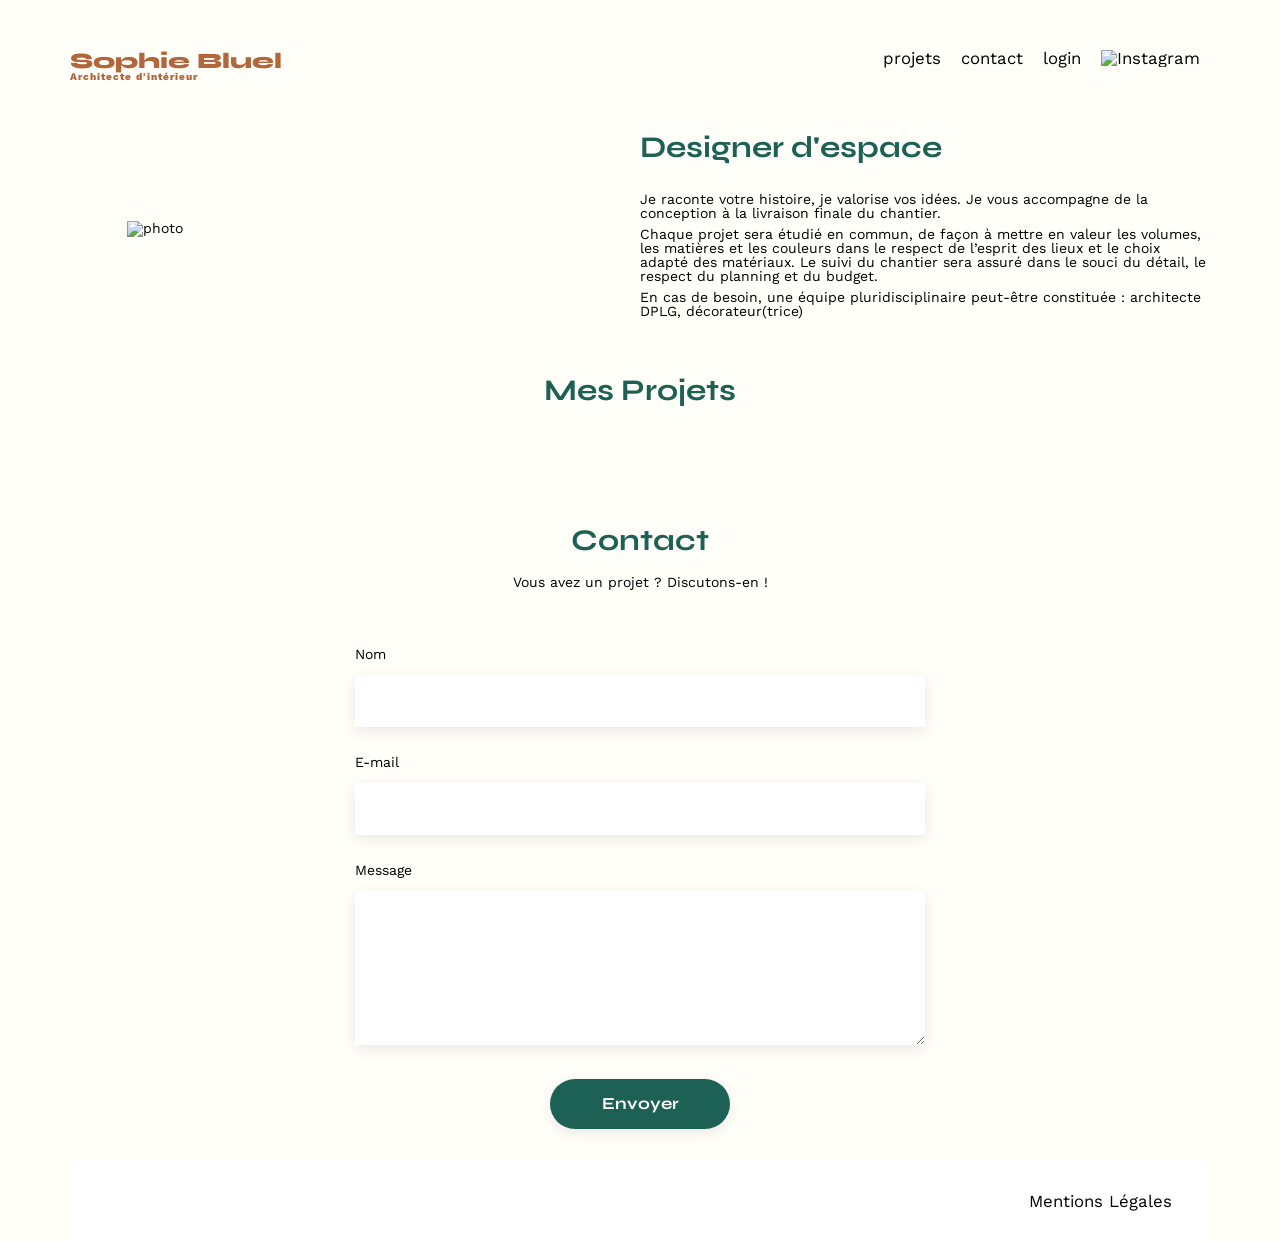
==== FrontEnd/index.html @ a46c56a0 "Page d'accueil après connexion : récupération du token et styles" ====
<!DOCTYPE html>
<html lang="fr">
<head>
	<meta charset="UTF-8">
	<title>Sophie Bluel - Architecte d'intérieur</title>
	<meta name="viewport" content="width=device-width, initial-scale=1.0">
	<link rel="preconnect" href="https://fonts.googleapis.com">
	<link rel="preconnect" href="https://fonts.gstatic.com" crossorigin>
	<link href="https://fonts.googleapis.com/css2?family=Syne:wght@700;800&family=Work+Sans&display=swap" rel="stylesheet">
	<link rel="stylesheet" href="https://cdnjs.cloudflare.com/ajax/libs/font-awesome/6.2.1/css/all.min.css"
	integrity="sha512-MV7K8+y+gLIBoVD59lQIYicR65iaqukzvf/nwasF0nqhPay5w/9lJmVM2hMDcnK1OnMGCdVK+iQrJ7lzPJQd1w=="
	crossorigin="anonymous" referrerpolicy="no-referrer" />
	<meta name="description" content="">
	<link rel="stylesheet" href="./assets/style.css">
</head>
<body>
<header id="mode-edition">
	<i class="fa-regular fa-pen-to-square" aria-hidden="true"></i>
	<p>Mode édition</p>
</header>
<header>
	<h1>Sophie Bluel <span>Architecte d'intérieur</span></h1>
	<nav>
		<ul>
			<li>projets</li>
			<li>contact</li>
			<li id="nav-login"><a href="login.html">login</a></li>
			<li><img src="./assets/icons/instagram.png" alt="Instagram"></li>
		</ul>
	</nav>
</header>
<main>
	<section id="introduction">
		<figure>
			<img src="./assets/images/sophie-bluel.png" alt="photo">
		</figure>
		<article>
			<h2>Designer d'espace</h2>
			<p>Je raconte votre histoire, je valorise vos idées. Je vous accompagne de la conception à la livraison finale du chantier.</p>
			<p>Chaque projet sera étudié en commun, de façon à mettre en valeur les volumes, les matières et les couleurs dans le respect de l’esprit des lieux et le choix adapté des matériaux. Le suivi du chantier sera assuré dans le souci du détail, le respect du planning et du budget.</p>
			<p>En cas de besoin, une équipe pluridisciplinaire peut-être constituée : architecte DPLG, décorateur(trice)</p>
		</article>
	</section>
	<section id="portfolio">
		<h2>Mes Projets 
			<span id="modifier">
			<i class="fa-regular fa-pen-to-square" aria-hidden="true"></i>
			<p>modifier</p></span>
		</h2>
			
		<div class = "filter">
		</div>
		<div class="gallery">
		</div>
	</section>
	<section id="contact">
		<h2>Contact</h2>
		<p>Vous avez un projet ? Discutons-en !</p>
		<form action="#" method="post">
			<label for="name">Nom</label>
			<input type="text" name="name" id="name">
			<label for="email">E-mail</label>
			<input type="email" name="email" id="email">
			<label for="message">Message</label>
			<textarea name="message" id="message" cols="30" rows="10"></textarea>
			<input type="submit" value="Envoyer">
		</form>
	</section>
</main>

<footer>
	<nav>
		<ul>
			<li>Mentions Légales</li>
		</ul>
	</nav>
</footer>
<script src="./assets/script.js"></script>
</body>
</html>
---- FrontEnd/assets/style.css ----
/* http://meyerweb.com/eric/tools/css/reset/
   v2.0 | 20110126
   License: none (public domain)
*/

html, body, div, span, applet, object, iframe,
h1, h2, h3, h4, h5, h6, p, blockquote, pre,
a, abbr, acronym, address, big, cite, code,
del, dfn, em, img, ins, kbd, q, s, samp,
small, strike, strong, sub, sup, tt, var,
b, u, i, center,
dl, dt, dd, ol, ul, li,
fieldset, form, label, legend,
table, caption, tbody, tfoot, thead, tr, th, td,
article, aside, canvas, details, embed,
figure, figcaption, footer, header, hgroup,
menu, nav, output, ruby, section, summary,
time, mark, audio, video {
	margin: 0;
	padding: 0;
	border: 0;
	font-size: 100%;
	font: inherit;
	vertical-align: baseline;
}

a {
	text-decoration: none;
	color: inherit;
}

/* HTML5 display-role reset for older browsers */
article, aside, details, figcaption, figure,
footer, header, hgroup, menu, nav, section {
	display: block;
}

body {
	line-height: 1;
}

ol, ul {
	list-style: none;
}
blockquote, q {
	quotes: none;
}
blockquote:before, blockquote:after,
q:before, q:after {
	content: '';
	content: none;
}
table {
	border-collapse: collapse;
	border-spacing: 0;
}
/** end reset css**/
body {
	max-width: 1140px;
	margin:auto;
	font-family: 'Work Sans' ;
	font-size: 14px;	
	background-color: #FFFEF8;
}

header {
	display: flex;
	justify-content: space-between;
	margin: 50px 0
}

#mode-edition {
	display: none;
	margin: 0;
	justify-content: center;
	align-items: center;
	background-color: black;
	color: #FFFFFF;
	font-size: 16px;
	gap: 10px;
	padding: 20px;
}

section {
	margin: 50px 0;
}

h1{
	display: flex;
	flex-direction: column;
	font-family: 'Syne';
	font-size: 22px;
	font-weight: 800;
	color: #B1663C
}

h1 > span {
	font-family: 'Work Sans';
	font-size:10px;
	letter-spacing: 0.1em;
}

h2{
	font-family: 'Syne';
	font-weight: 700;
	font-size: 30px;
	color: #1D6154
}

nav ul {
	display: flex;
	align-items: center;
	list-style-type: none;

}
nav li {
	padding: 0 10px;
	font-size: 1.2em;
}

li:hover {
	color: #B1663C;
}

#introduction {
	display: flex;
	align-items: center;
}
#introduction figure {
	flex: 1
}
#introduction img {
	display: block;
	margin: auto;
	width: 80%;
}

#introduction article {
	flex: 1
}
#introduction h2 {
	margin-bottom: 1em;
}

#introduction p {
	margin-bottom: 0.5em;
}
#portfolio h2 {
	text-align: center;
	margin-bottom: 1em;
}

#modifier {
	display: none;
	font-family: Work Sans;
	font-weight: 400;
	font-size: 14px;
	color: black;
	margin-left: 20px;
	gap: 10px;
}

.gallery {
	width: 100%;
	display: grid;
	grid-template-columns: 1fr 1fr 1fr;
	grid-column-gap: 20px;
	grid-row-gap: 20px;
}

.gallery img {
	width: 100%;

}

.filter {
	display: flex;
	justify-content: center;
	align-items: center;
	width: 100%;
	margin-bottom: 40px;
}

.btn {
	border: solid 1px #1D6154;
	background-color: #FFFEF8;
	color: #1D6154;
	font-family: Syne;
	font-weight: 700;
	font-size: 16px;
	border-radius: 60px;
	padding : 8px 12px;
	margin : 8px;
}

.filter button:focus {
	background-color: #1D6154;
	color: #FFFFFF;
}

#contact {
	width: 50%;
	margin: auto;
}
#contact > * {
	text-align: center;

}
#contact h2{
	margin-bottom: 20px;
}
#contact form {
	text-align: left;
	margin-top:30px;
	display: flex;
	flex-direction: column;
}

#contact input {
	height: 50px;
	font-size: 1.2em;
	border: none;
	box-shadow: 0px 4px 14px rgba(0, 0, 0, 0.09);
}
#contact label {
	margin: 2em 0 1em 0;
}
#contact textarea {
	border: none;
	box-shadow: 0px 4px 14px rgba(0, 0, 0, 0.09);
}

input[type="submit"]{
	font-family: 'Syne';
	font-weight: 700;
	color: white;
	background-color: #1D6154;
	margin : 2em auto ;
	width: 180px;
	text-align: center;
	border-radius: 60px ;
}

footer {
	background-color: #FFFFFF;
	padding: 3px 0px;
}

footer nav ul {
	display: flex;
	justify-content: flex-end;
	margin: 2em;
}
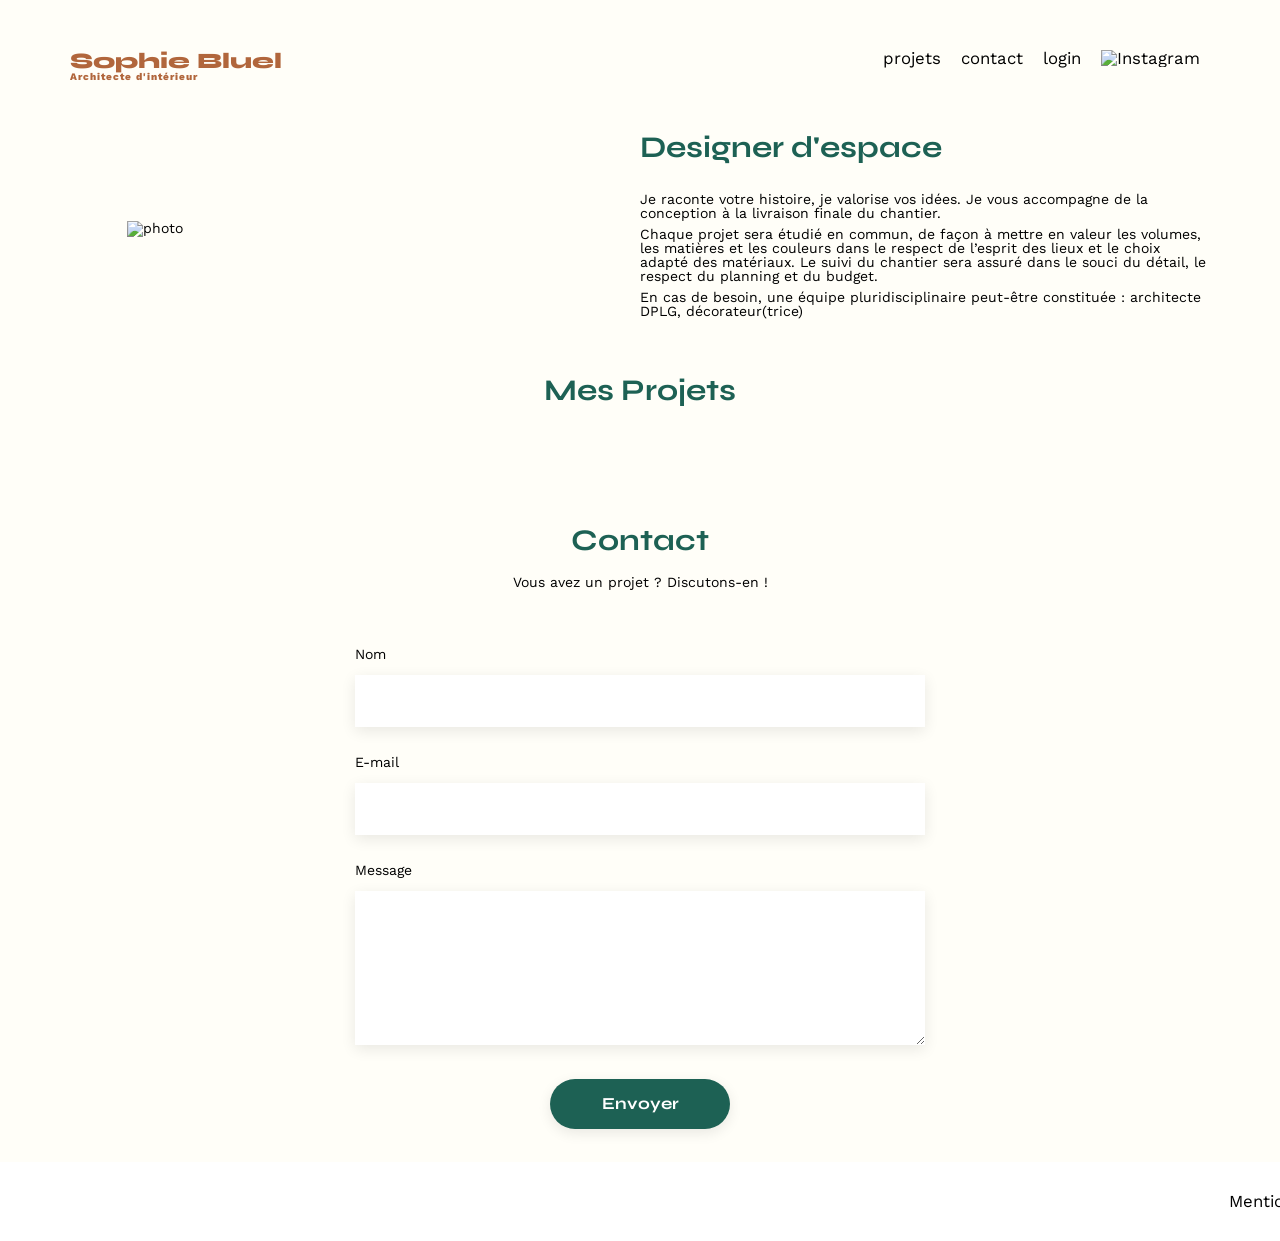
==== commit 4a6e93ca: "Correction CSS et amélioration modale" ====
--- a/FrontEnd/index.html
+++ b/FrontEnd/index.html
@@ -12,19 +12,20 @@
 	crossorigin="anonymous" referrerpolicy="no-referrer" />
 	<meta name="description" content="">
 	<link rel="stylesheet" href="./assets/style.css">
+	<link rel="stylesheet" href="./assets/modale-style.css">
 </head>
 <body>
-<header id="mode-edition">
+<div id="mode-edition">
 	<i class="fa-regular fa-pen-to-square" aria-hidden="true"></i>
 	<p>Mode édition</p>
-</header>
+</div>
 <header>
 	<h1>Sophie Bluel <span>Architecte d'intérieur</span></h1>
 	<nav>
 		<ul>
 			<li>projets</li>
 			<li>contact</li>
-			<li id="nav-login"><a href="login.html">login</a></li>
+			<li ><a id="nav-login" href="login.html">login</a></li>
 			<li><img src="./assets/icons/instagram.png" alt="Instagram"></li>
 		</ul>
 	</nav>
@@ -45,9 +46,9 @@
 		<h2>Mes Projets 
 			<span id="modifier">
 			<i class="fa-regular fa-pen-to-square" aria-hidden="true"></i>
-			<p>modifier</p></span>
-		</h2>
-			
+			<a href="#modal-gallery" class="js-modal">modifier</a>
+			</span>
+		</h2>			
 		<div class = "filter">
 		</div>
 		<div class="gallery">
@@ -63,9 +64,46 @@
 			<input type="email" name="email" id="email">
 			<label for="message">Message</label>
 			<textarea name="message" id="message" cols="30" rows="10"></textarea>
-			<input type="submit" value="Envoyer">
+			<input type="submit" id="btn-envoyer" value="Envoyer">
 		</form>
 	</section>
+
+	<aside id="modal-gallery" class="modal" aria-hidden="true" role="dialog" aria-labelledby="title-modal-gallery" style="display: none;">
+		<div class="modal-wrapper js-modal-stop">
+			<section class="header-modal">
+				<i class="fa-solid fa-arrow-left" id="js-arrow-left" aria-hidden="true" style="color: white;"></i>
+				<i class="fa-solid fa-xmark js-xmark" aria-hidden="true"></i>
+			</section>
+			<section id="gallery-photo">
+				<h2 id="title-modal-gallery">Galerie photo</h2>
+				<div id = "gallery-modal">
+				</div>	
+				<div class="straight-line"></div>			
+				<button id="add-a-photo" class="btn-modal">Ajouter une photo</button>
+			</section>
+			<section id="add-photo" style="display: none;">
+				<h2 id="title-modal-add-photo">Ajout photo</h2>				
+				<form id="form-add-photo">
+					<div class="grey-box" >
+						<div id="preview">
+							<i class="fa-regular fa-image" aria-hidden="true"></i>
+							<input type="file" id="plus-add-photo" name="plus-add-photo" accept=".jpg, .jpeg, .png">
+							<label for="plus-add-photo" id="btn-add-photo" class="btn-modal">+ Ajouter photo</label>					
+							<p>jpg, png : 4mo max</p>
+						</div>
+					</div>
+					<label for="title">Titre</label>
+					<input type="text" name="title" id="title">
+					<label for="category">Catégorie</label>
+					<select name="category" id="category">
+					</select>
+					<div class="straight-line"></div>
+					<input type="submit" class= "btn-modal" id="btn-valider" value="Valider">
+					<p id="error-message" style="display: none;">Veuillez remplir tous les champs</p>
+				</form>				
+			</section>
+		</div>
+	</aside>
 </main>
 
 <footer>
@@ -76,5 +114,6 @@
 	</nav>
 </footer>
 <script src="./assets/script.js"></script>
+<script src="./assets/modal.js"></script>
 </body>
-</html>
+</html>
--- a/FrontEnd/assets/style.css
+++ b/FrontEnd/assets/style.css
@@ -209,6 +209,7 @@
 #contact h2{
 	margin-bottom: 20px;
 }
+
 #contact form {
 	text-align: left;
 	margin-top:30px;
@@ -216,7 +217,7 @@
 	flex-direction: column;
 }
 
-#contact input {
+#contact input  {
 	height: 50px;
 	font-size: 1.2em;
 	border: none;
@@ -230,7 +231,7 @@
 	box-shadow: 0px 4px 14px rgba(0, 0, 0, 0.09);
 }
 
-input[type="submit"]{
+#btn-envoyer {
 	font-family: 'Syne';
 	font-weight: 700;
 	color: white;
@@ -238,12 +239,13 @@
 	margin : 2em auto ;
 	width: 180px;
 	text-align: center;
-	border-radius: 60px ;
+	border-radius: 60px;
 }
 
 footer {
 	background-color: #FFFFFF;
 	padding: 3px 0px;
+	margin: 0 -200px;
 }
 
 footer nav ul {
@@ -252,3 +254,4 @@
 	margin: 2em;
 }
 
+
--- a/FrontEnd/assets/modale-style.css
+++ b/FrontEnd/assets/modale-style.css
@@ -0,0 +1,186 @@
+/* Modal */
+.modal {
+	position: fixed;
+	display: flex;
+	align-items: center;
+	justify-content: center;
+	top: 0;
+	left: 0;
+	width: 100%;
+	height: 100%;
+	background: #0000004D;
+}
+
+.modal-wrapper {
+	width: 630px;
+	height: 55%;
+	max-width: calc(100vw-20px);
+	max-height: calc(100vh-20px);
+	padding: 20px;
+	border-radius: 10px;
+	background: #FFFFFF;
+}
+
+.modal section {
+	margin: 10px;
+}
+
+.header-modal {
+	display: flex;
+	justify-content: space-between;
+	padding-bottom: 20px;
+}
+
+.modal h2{
+	font-family: Work Sans;
+	size: 26px;
+	font-weight: 400;
+	color: #000000;
+	text-align: center;
+    margin-bottom: 30px;
+}
+
+.straight-line {
+    border-bottom: solid #B3B3B3 1px;
+    padding: 20px 0px;
+}
+
+#gallery-photo {
+	display: flex;
+	flex-direction: column;
+	justify-content: space-between;
+	height: 90%;
+    margin: 0 70px;
+}
+
+#gallery-modal {
+	overflow: auto;
+	width: 100%;
+	display: grid;
+	grid-template-columns: 1fr 1fr 1fr 1fr 1fr;
+	grid-column-gap: 20px;
+	grid-row-gap: 20px;
+    margin-bottom: 20px;
+}
+
+#gallery-modal img {	
+	width: 100%;
+    
+}
+
+.btn-modal {
+	border: solid 1px #1D6154;
+	background-color: #1D6154;
+	color: #FFFFFF;
+	font-family: Syne;
+	font-weight: 700;
+	font-size: 16px;
+	border-radius: 60px;
+	padding : 8px 12px;
+	margin : 30px 20px 10px 20px;
+    width: 237px;
+    align-self: center;
+}
+
+
+#add-photo {
+	display: flex;
+	flex-direction: column;
+	justify-content: space-between;
+	align-items: center;
+	height: 90%;
+	margin: 0 20px;
+}
+
+
+.fig-data {
+	position: relative;
+}
+
+.fa-trash-can {
+	position: absolute;
+	top: 5%;
+	right: 5%;
+	color: white;
+	background-color: black;
+	padding: 5px;
+}
+
+.grey-box {
+	background-color:#E8F1F6;
+	width: 100%;
+	height: 40%;
+	position: relative;
+}
+
+#preview {
+	display: flex;
+	flex-direction: column;
+	justify-content: center;
+	align-items: center;
+	height: 100%;
+}
+
+#preview {
+	position: relative;
+}
+
+.fa-image {
+    color: #B9C5CC;
+    font-size: 80px;
+}
+
+#preview label {
+	background-color: #CBD6DC;
+	color:#306685;
+	border: none;
+    text-align: center;
+    border-radius: 50px;
+    width: 30%;
+    padding: 15px;
+    margin: 0;
+}
+
+#preview p {
+    font-size: 10px;
+    margin-top: 10px;
+}
+
+label {
+	margin: 2em 0 1em 0;
+	text-align: left;
+}
+
+#form-add-photo {
+	display: flex;
+	flex-direction: column;
+	text-align: center;
+	width: 80%;
+	height: 90%;
+}
+
+#title, #category {
+	box-shadow: 0px 4px 14px 0px #00000017;
+	border: none;
+	height: 51px;
+	font-family: Work Sans;
+	color: #444444;
+	text-indent: 10px;
+	font-size: 14px;
+
+}
+
+#btn-valider {
+	background-color: #A7A7A7;
+	border: none;
+}
+
+#error-message {
+	color: red;
+	font-weight: bold;
+	align-self: center;
+}
+
+
+
+
